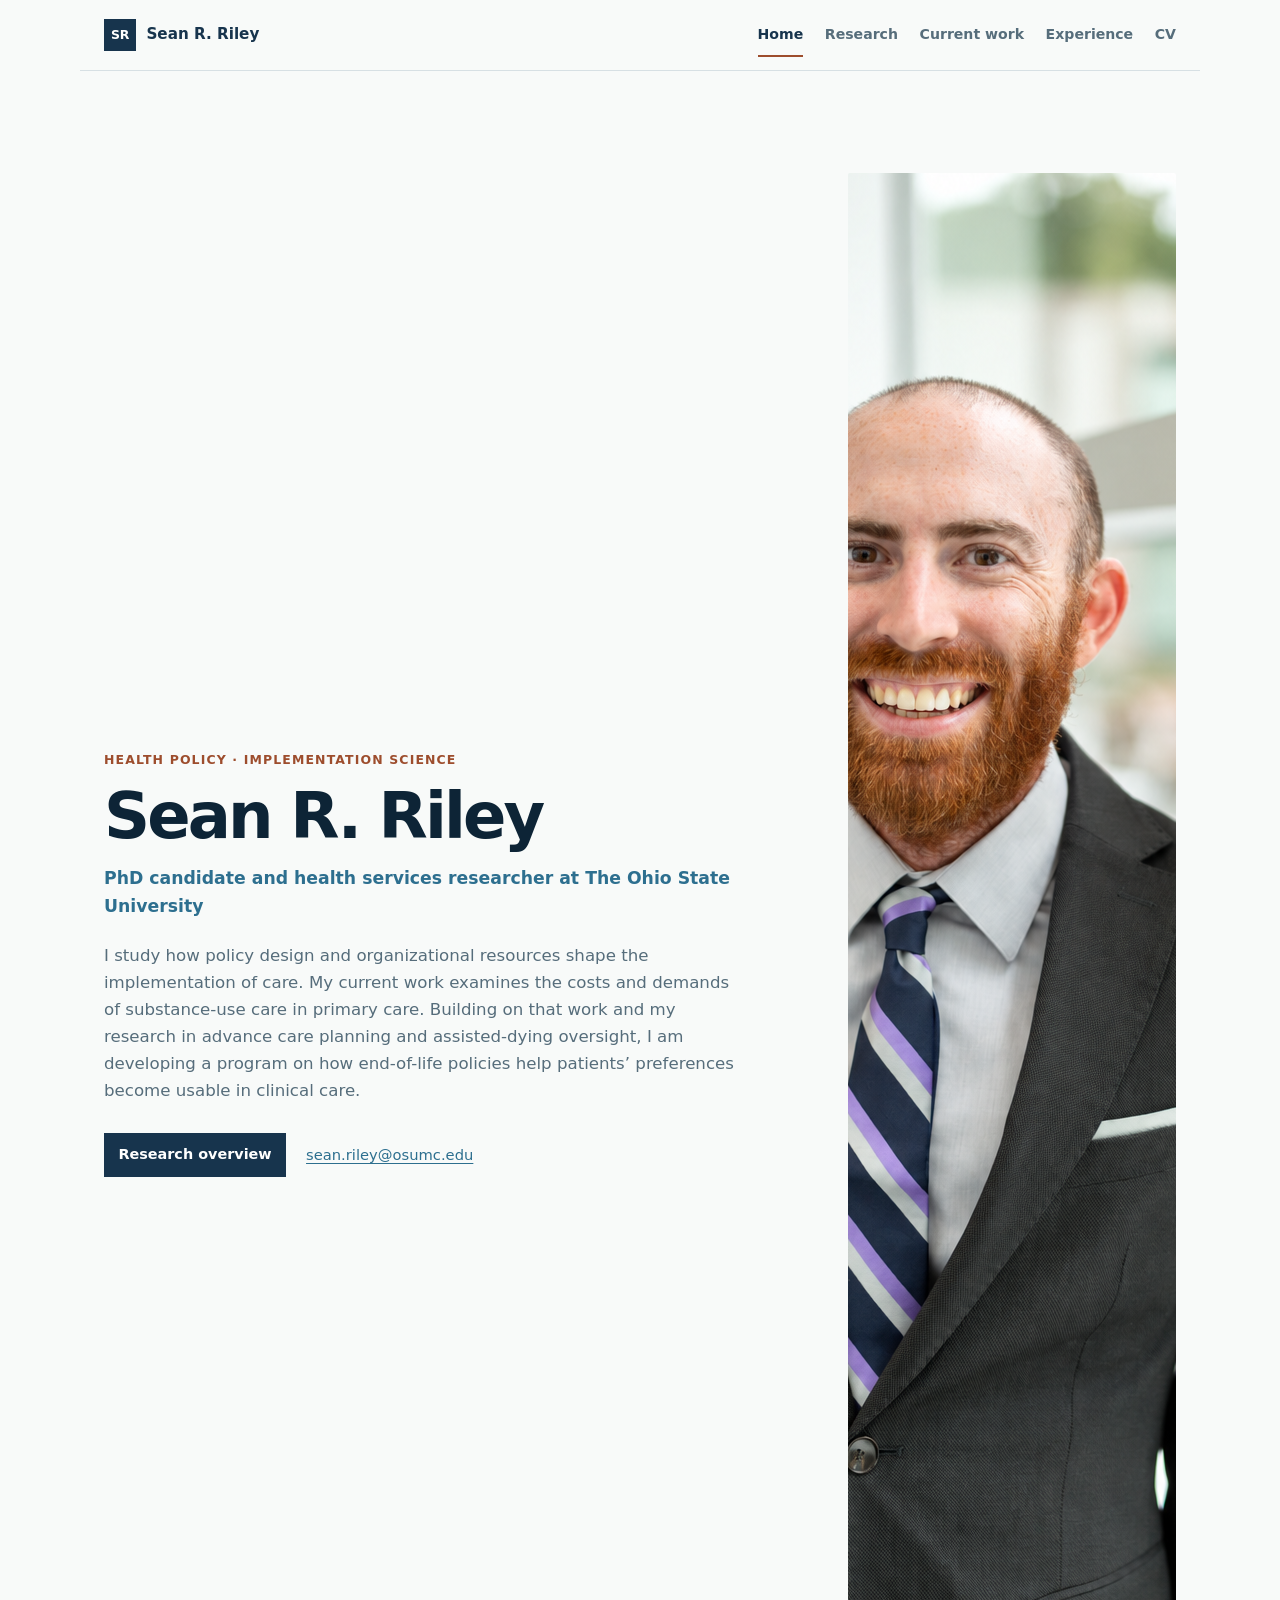
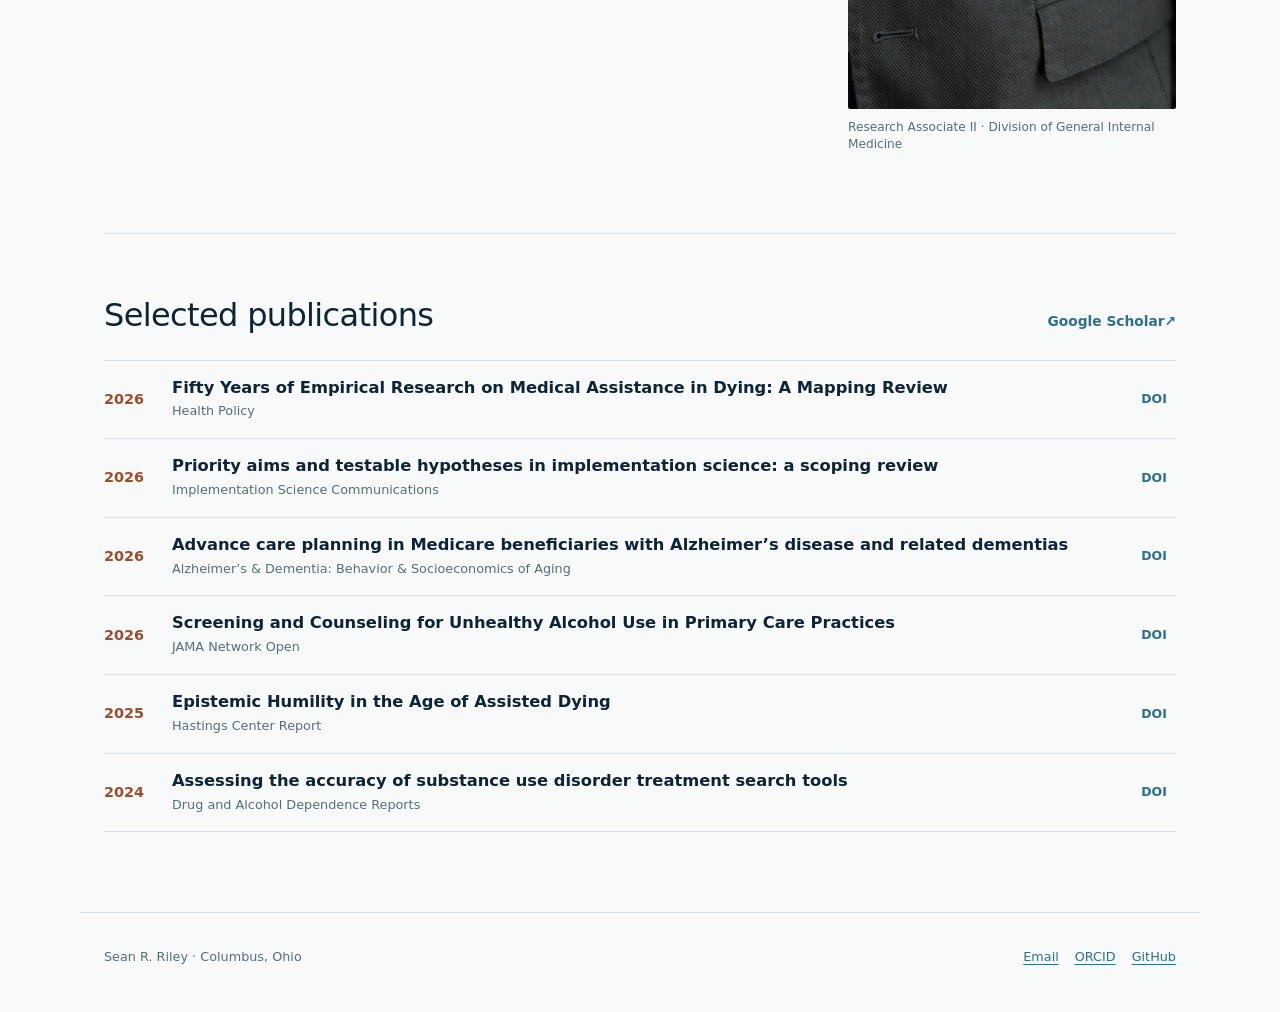
==== index.html @ e097a3bb "Add files via upload" ====
<!doctype html>
<html lang="en">
  <head>
    <meta charset="utf-8" />
    <meta name="viewport" content="width=device-width, initial-scale=1" />
    <meta name="description" content="Sean R. Riley studies how policy design and organizational resources shape care, with a developing research program in end-of-life policy implementation." />
    <meta name="theme-color" content="#17344d" />
    <title>Sean R. Riley | Health Policy Researcher</title>
    <link rel="stylesheet" href="styles.css" />
  </head>
  <body>
    <a class="skip-link" href="#main">Skip to content</a>
    <header class="site-header">
      <a class="wordmark" href="index.html" aria-label="Sean R. Riley, home">
        <span class="wordmark-mark">SR</span>
        <span>Sean R. Riley</span>
      </a>
      <nav class="desktop-nav" aria-label="Primary navigation">
        <a class="active" href="index.html" aria-current="page">Home</a>
        <a href="research.html">Research</a>
        <a href="agenda.html">Current work</a>
        <a href="experience.html">Experience</a>
        <a href="Sean-Riley-CV-Sep-2026.docx" download>CV</a>
      </nav>
      <details class="mobile-nav">
        <summary>Menu</summary>
        <div>
          <a href="index.html">Home</a>
          <a href="research.html">Research</a>
          <a href="agenda.html">Current work</a>
          <a href="experience.html">Experience</a>
          <a href="Sean-Riley-CV-Sep-2026.docx" download>Download CV</a>
        </div>
      </details>
    </header>

    <main id="main" class="home-main">
      <section class="home-intro">
        <div class="intro-copy">
          <p class="eyebrow">Health policy · implementation science</p>
          <h1>Sean R. Riley</h1>
          <p class="role">PhD candidate and health services researcher at The Ohio State University</p>
          <p class="bio">I study how policy design and organizational resources shape the implementation of care. My current work examines the costs and demands of substance-use care in primary care. Building on that work and my research in advance care planning and assisted-dying oversight, I am developing a program on how end-of-life policies help patients’ preferences become usable in clinical care.</p>
          <div class="intro-links">
            <a class="button" href="research.html">Research overview</a>
            <a class="text-link" href="mailto:sean.riley@osumc.edu">sean.riley@osumc.edu</a>
          </div>
        </div>
        <figure class="profile-photo">
          <img src="sean-riley-headshot-enhanced.png" alt="Sean Riley smiling in a professional portrait" width="1024" height="1536" fetchpriority="high" decoding="async" />
          <figcaption>Research Associate II · Division of General Internal Medicine</figcaption>
        </figure>
      </section>

      <section class="selected-publications" id="publications" aria-labelledby="publications-title">
        <div class="section-title-row">
          <h2 id="publications-title">Selected publications</h2>
          <a href="https://scholar.google.com/citations?user=aJ2f6VgAAAAJ&amp;hl=en" target="_blank" rel="noreferrer">Google Scholar <span aria-hidden="true">↗</span></a>
        </div>
        <ol class="publication-list">
          <li>
            <span class="pub-year">2026</span>
            <div><h3>Fifty Years of Empirical Research on Medical Assistance in Dying: A Mapping Review</h3><p>Health Policy</p></div>
            <a href="https://doi.org/10.1016/j.healthpol.2026.105745" target="_blank" rel="noreferrer" aria-label="Open the Mapping Review publication">DOI</a>
          </li>
          <li>
            <span class="pub-year">2026</span>
            <div><h3>Priority aims and testable hypotheses in implementation science: a scoping review</h3><p>Implementation Science Communications</p></div>
            <a href="https://doi.org/10.1186/s43058-026-01058-y" target="_blank" rel="noreferrer" aria-label="Open the PATHs scoping review publication">DOI</a>
          </li>
          <li>
            <span class="pub-year">2026</span>
            <div><h3>Advance care planning in Medicare beneficiaries with Alzheimer’s disease and related dementias</h3><p>Alzheimer’s &amp; Dementia: Behavior &amp; Socioeconomics of Aging</p></div>
            <a href="https://doi.org/10.1002/bsa3.70070" target="_blank" rel="noreferrer" aria-label="Open the advance care planning publication">DOI</a>
          </li>
          <li>
            <span class="pub-year">2026</span>
            <div><h3>Screening and Counseling for Unhealthy Alcohol Use in Primary Care Practices</h3><p>JAMA Network Open</p></div>
            <a href="https://doi.org/10.1001/jamanetworkopen.2025.53518" target="_blank" rel="noreferrer" aria-label="Open the unhealthy alcohol use publication">DOI</a>
          </li>
          <li>
            <span class="pub-year">2025</span>
            <div><h3>Epistemic Humility in the Age of Assisted Dying</h3><p>Hastings Center Report</p></div>
            <a href="https://doi.org/10.1002/hast.4960" target="_blank" rel="noreferrer" aria-label="Open the epistemic humility publication">DOI</a>
          </li>
          <li>
            <span class="pub-year">2024</span>
            <div><h3>Assessing the accuracy of substance use disorder treatment search tools</h3><p>Drug and Alcohol Dependence Reports</p></div>
            <a href="https://doi.org/10.1016/j.dadr.2024.100249" target="_blank" rel="noreferrer" aria-label="Open the treatment search tools publication">DOI</a>
          </li>
        </ol>
      </section>
    </main>

    <footer>
      <p>Sean R. Riley · Columbus, Ohio</p>
      <div>
        <a href="mailto:sean.riley@osumc.edu">Email</a>
        <a href="https://orcid.org/0000-0002-2005-030X" target="_blank" rel="noreferrer">ORCID</a>
        <a href="https://github.com/thenextseanriley" target="_blank" rel="noreferrer">GitHub</a>
      </div>
    </footer>
  </body>
</html>
---- styles.css ----
:root {
  --ink: #17344d;
  --ink-deep: #0d2436;
  --paper: #f8faf9;
  --white: #ffffff;
  --blue: #2d6f8f;
  --rust: #9d4d2d;
  --line: #d7e0e4;
  --muted: #566d7b;
  --display: "Aptos Display", "Segoe UI Variable Display", "Segoe UI", system-ui, sans-serif;
  --sans: "Aptos", "Segoe UI Variable Text", "Segoe UI", system-ui, sans-serif;
}

* { box-sizing: border-box; }
html { scroll-behavior: smooth; }
body {
  margin: 0;
  color: var(--ink);
  background: var(--paper);
  font-family: var(--sans);
  font-size: 1rem;
  line-height: 1.62;
}
a { color: inherit; }
img { display: block; max-width: 100%; }
.skip-link { position: absolute; left: -9999px; top: 0; }
.skip-link:focus { left: 1rem; top: 1rem; z-index: 100; padding: .65rem .9rem; background: white; }

.site-header {
  max-width: 1120px;
  min-height: 68px;
  margin: 0 auto;
  padding: .8rem 1.5rem;
  display: flex;
  align-items: center;
  justify-content: space-between;
  gap: 2rem;
  border-bottom: 1px solid var(--line);
}
.wordmark { display: inline-flex; align-items: center; min-height: 44px; gap: .65rem; font-size: .95rem; font-weight: 700; text-decoration: none; }
.wordmark-mark { display: grid; place-items: center; width: 2rem; height: 2rem; color: white; background: var(--ink); font-family: var(--display); font-size: .78rem; font-weight: 750; letter-spacing: -.02em; }
.desktop-nav { display: flex; align-items: center; gap: 1.35rem; }
.desktop-nav a { display: inline-flex; align-items: center; min-height: 44px; padding: .2rem 0; color: var(--muted); font-size: .88rem; font-weight: 650; text-decoration: none; }
.desktop-nav a:hover, .desktop-nav a.active { color: var(--ink); box-shadow: inset 0 -2px var(--rust); }
.mobile-nav { display: none; position: relative; }
.mobile-nav summary { display: flex; align-items: center; min-height: 44px; cursor: pointer; list-style: none; font-size: .9rem; font-weight: 700; }
.mobile-nav summary::-webkit-details-marker { display: none; }
.mobile-nav summary::after { content: "+"; margin-left: .4rem; color: var(--rust); }
.mobile-nav[open] summary::after { content: "−"; }
.mobile-nav div { position: absolute; top: 2rem; right: 0; z-index: 10; min-width: 205px; padding: .55rem; background: white; border: 1px solid var(--line); box-shadow: 0 12px 30px rgba(13,36,54,.13); }
.mobile-nav a { display: flex; align-items: center; min-height: 44px; padding: .55rem .65rem; text-decoration: none; }

.home-main, .page-main, footer { max-width: 1120px; margin: 0 auto; padding-left: 1.5rem; padding-right: 1.5rem; }
.home-intro { display: grid; grid-template-columns: minmax(0, 1fr) 328px; gap: clamp(3rem, 8vw, 7rem); align-items: center; padding: clamp(4rem, 8vw, 7rem) 0 5rem; }
.intro-copy { max-width: 650px; }
.eyebrow { margin: 0 0 .9rem; color: var(--rust); font-size: .78rem; font-weight: 800; letter-spacing: .09em; text-transform: uppercase; }
h1, h2, h3 { color: var(--ink-deep); font-family: var(--display); text-wrap: balance; }
h1 { margin: 0; font-size: clamp(2.65rem, 5vw, 4.1rem); font-weight: 650; letter-spacing: -.045em; line-height: 1.02; }
.role { margin: 1rem 0 1.35rem; color: var(--blue); font-size: 1.08rem; font-weight: 650; }
.bio { margin: 0; max-width: 64ch; color: var(--muted); font-size: 1.04rem; }
.intro-links { display: flex; flex-wrap: wrap; align-items: center; gap: 1.25rem; margin-top: 1.75rem; }
.button { display: inline-flex; align-items: center; min-height: 44px; padding: .55rem .9rem; color: white; background: var(--ink); font-size: .9rem; font-weight: 700; text-decoration: none; }
.button:hover { background: var(--blue); }
.text-link { display: inline-flex; align-items: center; min-height: 44px; color: var(--blue); font-size: .92rem; text-underline-offset: .2em; }
.profile-photo { width: 100%; margin: 0; }
.profile-photo img { width: 100%; aspect-ratio: 32 / 39; object-fit: cover; object-position: 50% 30%; border-radius: 2px; }
.profile-photo figcaption { margin-top: .65rem; color: var(--muted); font-size: .76rem; line-height: 1.4; }

.selected-publications { padding: 3.5rem 0 5rem; border-top: 1px solid var(--line); }
.section-title-row { display: flex; align-items: baseline; justify-content: space-between; gap: 2rem; margin-bottom: 1rem; }
.section-title-row h2 { margin: 0; font-size: 2rem; font-weight: 500; letter-spacing: -.02em; }
.section-title-row a { display: inline-flex; align-items: center; min-height: 44px; color: var(--blue); font-size: .86rem; font-weight: 700; text-decoration: none; }
.publication-list { margin: 0; padding: 0; list-style: none; border-top: 1px solid var(--line); }
.publication-list li { display: grid; grid-template-columns: 52px minmax(0, 1fr) 38px; gap: 1rem; align-items: center; padding: 1rem 0; border-bottom: 1px solid var(--line); }
.pub-year { color: var(--rust); font-family: var(--display); font-size: .9rem; font-weight: 650; }
.publication-list h3 { margin: 0; font-size: 1.02rem; font-weight: 600; line-height: 1.35; }
.publication-list p { margin: .18rem 0 0; color: var(--muted); font-size: .8rem; }
.publication-list li > a { display: inline-flex; align-items: center; justify-content: center; justify-self: end; min-width: 44px; min-height: 44px; color: var(--blue); font-size: .78rem; font-weight: 800; text-decoration: none; }

.page-main { padding-top: 4rem; padding-bottom: 5rem; }
.page-heading { max-width: 940px; margin: 0 auto 4rem; padding: 0 clamp(0rem, 4vw, 2.5rem); text-align: center; }
.page-heading h1 { font-size: clamp(2.2rem, 4.2vw, 3.3rem); line-height: 1.08; }
.page-heading .lede { max-width: 760px; margin: 1.25rem auto 0; color: var(--muted); font-size: 1.08rem; line-height: 1.6; text-wrap: pretty; }
.content-grid { display: grid; grid-template-columns: 190px minmax(0, 1fr); gap: 3rem; padding: 2.5rem 0; border-top: 1px solid var(--line); }
.content-grid > h2 { margin: 0; font-size: 1.4rem; font-weight: 500; }
.content-grid p:first-child { margin-top: 0; }
.content-grid p:last-child { margin-bottom: 0; }
.content-grid p, .content-grid li { color: var(--muted); }
.pillar-grid { display: grid; grid-template-columns: repeat(3, 1fr); gap: 1rem; }
.pillar { padding: 1.25rem; background: white; border: 1px solid var(--line); }
.pillar h3 { margin: 0 0 .6rem; font-size: 1.12rem; }
.pillar p { margin: 0; font-size: .92rem; }
.methods-list { order: 1; display: grid; grid-template-columns: 1fr; align-content: start; gap: .6rem; margin: .15rem 0 0; padding-left: 1.2rem; }
.methods-list li { min-width: 0; padding-left: .25rem; line-height: 1.5; }
.inline-figure { display: grid; grid-template-columns: minmax(0, 1fr) minmax(374px, 462px); gap: 3rem; align-items: start; }
.inline-figure figure { order: 2; margin: 0; }
.inline-figure img { width: 100%; height: auto; aspect-ratio: 4 / 3; object-fit: cover; }
.inline-figure figcaption { margin-top: .5rem; color: var(--muted); font-size: .75rem; }

.project-list { border-top: 1px solid var(--line); }
.project { display: grid; grid-template-columns: 58px minmax(0, 1fr); gap: 1.5rem; padding: 1.8rem 0; border-bottom: 1px solid var(--line); }
.project-number { color: var(--rust); font-family: var(--display); font-weight: 650; }
.project h2 { margin: 0 0 .6rem; font-size: 1.45rem; font-weight: 500; }
.project p { margin: 0; max-width: 72ch; color: var(--muted); }
.tags { display: flex; flex-wrap: wrap; gap: .45rem; margin-top: .9rem; }
.tags span { padding: .18rem .5rem; color: var(--blue); border: 1px solid #b8ced8; border-radius: 999px; font-size: .72rem; font-weight: 700; }
.future-program { max-width: 780px; margin: 3rem 0 0 73px; }
.future-program h2 { margin: 0 0 .7rem; font-size: 1.45rem; font-weight: 500; }
.future-program p { margin: 0; color: var(--muted); }

.resume-grid { display: grid; grid-template-columns: minmax(0, 1fr) 330px; gap: 4rem; align-items: start; }
.resume-section { margin-bottom: 3rem; }
.resume-section > h2 { margin: 0 0 .8rem; padding-bottom: .55rem; border-bottom: 2px solid var(--ink); font-size: 1rem; font-family: var(--sans); letter-spacing: .08em; text-transform: uppercase; }
.resume-item { display: grid; grid-template-columns: 110px minmax(0, 1fr); gap: 1.2rem; padding: 1rem 0; border-bottom: 1px solid var(--line); }
.resume-item time { color: var(--rust); font-size: .76rem; font-weight: 750; }
.resume-item h3 { margin: 0 0 .2rem; font-size: 1.05rem; font-weight: 600; }
.resume-item p { margin: 0; color: var(--muted); font-size: .9rem; }
.side-photo { width: 100%; max-width: 330px; margin: 0; position: sticky; top: 2rem; }
.side-photo img { width: 100%; aspect-ratio: 10 / 13; object-fit: cover; object-position: center; }
.side-photo figcaption { margin-top: .55rem; color: var(--muted); font-size: .75rem; }
.download-row { margin-top: 1.5rem; }

footer { display: flex; align-items: center; justify-content: space-between; gap: 2rem; padding-top: 1.4rem; padding-bottom: 2rem; border-top: 1px solid var(--line); color: var(--muted); font-size: .8rem; }
footer p { margin: 0; }
footer div { display: flex; gap: 1rem; }
footer a { display: inline-flex; align-items: center; min-height: 44px; color: var(--blue); text-underline-offset: .2em; }
a:focus-visible { outline: 3px solid #e7a35d; outline-offset: 3px; }

@media (max-width: 760px) {
  .desktop-nav { display: none; }
  .mobile-nav { display: block; }
  .home-intro { grid-template-columns: 1fr; gap: 2.5rem; padding-top: 3.25rem; }
  .profile-photo { max-width: 310px; }
  .content-grid { grid-template-columns: 1fr; gap: 1rem; }
  .pillar-grid { grid-template-columns: 1fr; }
  .inline-figure { grid-template-columns: 1fr; }
  .inline-figure figure { margin-top: .75rem; }
  .resume-grid { grid-template-columns: 1fr; }
  .side-photo { position: static; }
  .future-program { margin-left: 0; }
}

@media (max-width: 520px) {
  .site-header, .home-main, .page-main, footer { padding-left: 1rem; padding-right: 1rem; }
  .wordmark > span:last-child { display: none; }
  h1 { font-size: 2.75rem; }
  .section-title-row { align-items: flex-start; flex-direction: column; gap: .5rem; }
  .publication-list li { grid-template-columns: 44px minmax(0, 1fr); }
  .publication-list li > a { grid-column: 2; justify-self: start; }
  .project { grid-template-columns: 38px minmax(0, 1fr); gap: .8rem; }
  .resume-item { grid-template-columns: 1fr; gap: .3rem; }
  .methods-list { grid-template-columns: 1fr; }
  footer { align-items: flex-start; flex-direction: column; }
}

@media (prefers-reduced-motion: reduce) {
  html { scroll-behavior: auto; }
}
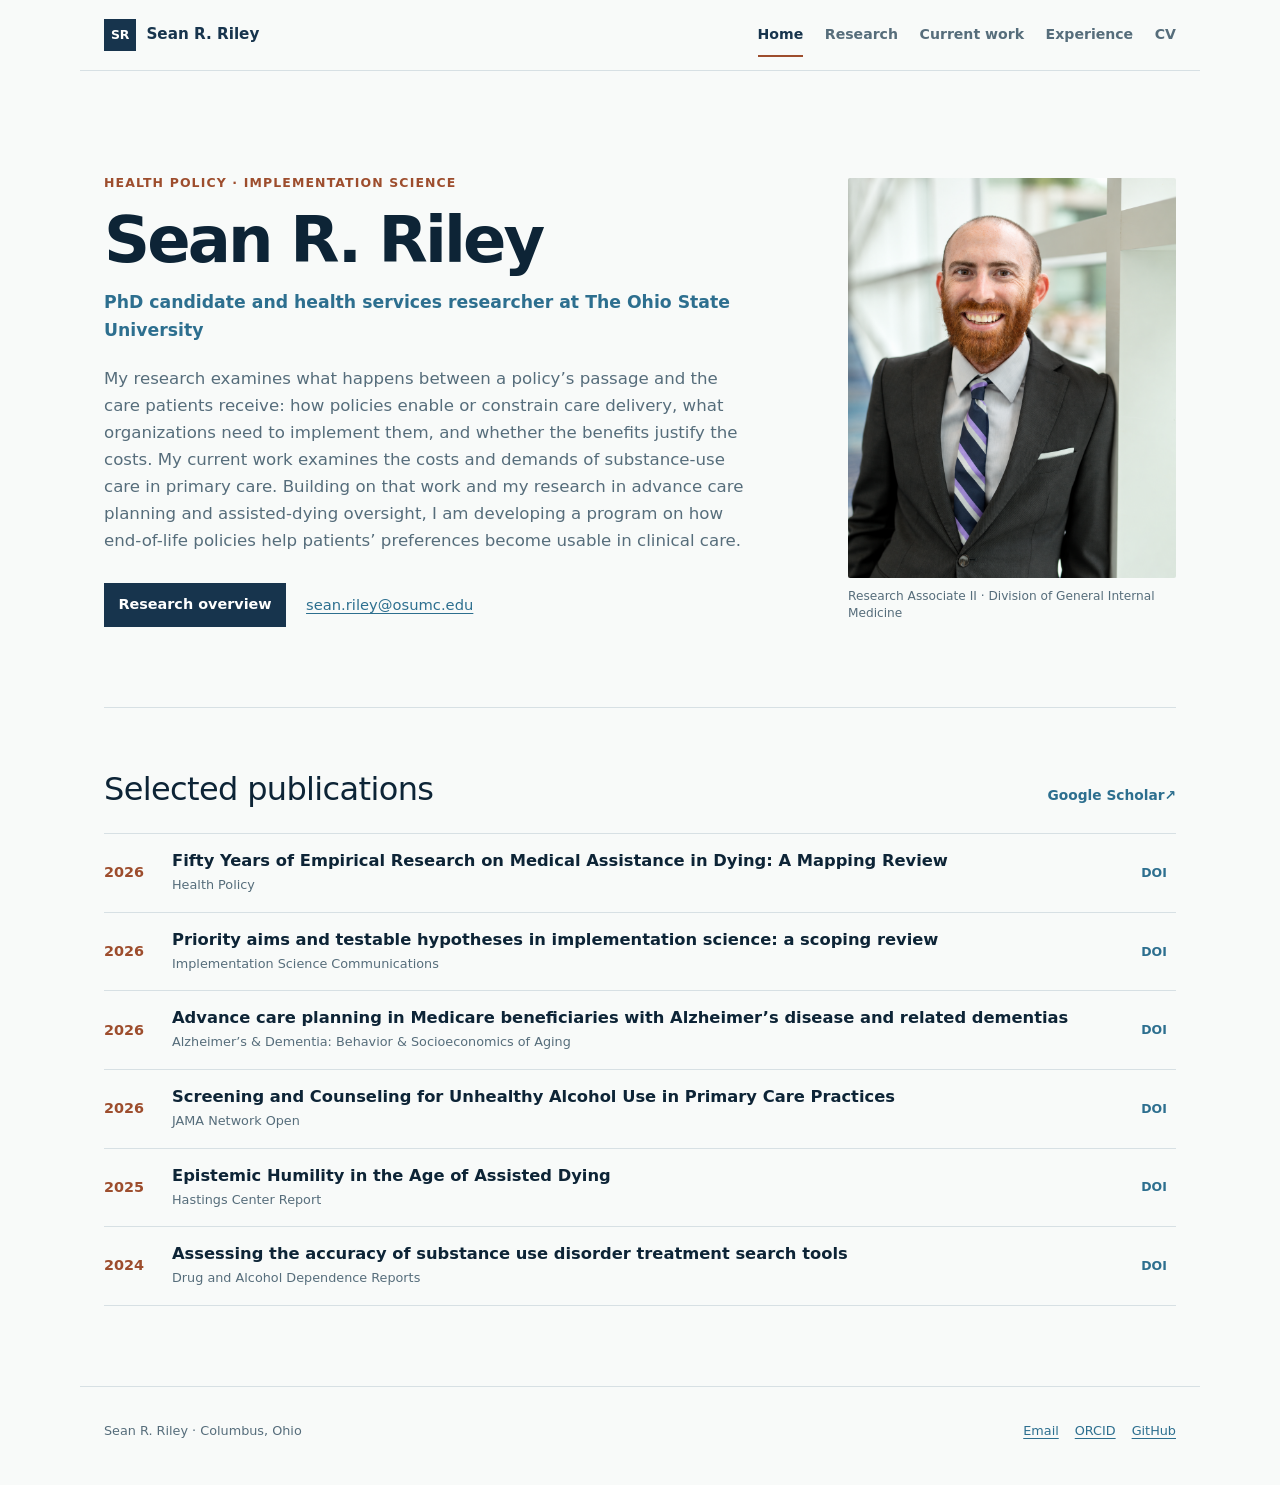
==== commit cc15f5a4: "Update bio paragraph in index.html" ====
--- a/index.html
+++ b/index.html
@@ -40,7 +40,7 @@
           <p class="eyebrow">Health policy · implementation science</p>
           <h1>Sean R. Riley</h1>
           <p class="role">PhD candidate and health services researcher at The Ohio State University</p>
-          <p class="bio">I study how policy design and organizational resources shape the implementation of care. My current work examines the costs and demands of substance-use care in primary care. Building on that work and my research in advance care planning and assisted-dying oversight, I am developing a program on how end-of-life policies help patients’ preferences become usable in clinical care.</p>
+          <p class="bio">My research examines what happens between a policy’s passage and the care patients receive: how policies enable or constrain care delivery, what organizations need to implement them, and whether the benefits justify the costs.  My current work examines the costs and demands of substance-use care in primary care. Building on that work and my research in advance care planning and assisted-dying oversight, I am developing a program on how end-of-life policies help patients’ preferences become usable in clinical care.</p>
           <div class="intro-links">
             <a class="button" href="research.html">Research overview</a>
             <a class="text-link" href="mailto:sean.riley@osumc.edu">sean.riley@osumc.edu</a>
--- a/styles.css
+++ b/styles.css
@@ -63,7 +63,7 @@
 .button:hover { background: var(--blue); }
 .text-link { display: inline-flex; align-items: center; min-height: 44px; color: var(--blue); font-size: .92rem; text-underline-offset: .2em; }
 .profile-photo { width: 100%; margin: 0; }
-.profile-photo img { width: 100%; aspect-ratio: 32 / 39; object-fit: cover; object-position: 50% 30%; border-radius: 2px; }
+.profile-photo img { width: 100%; height: auto; aspect-ratio: 32 / 39; object-fit: cover; object-position: 50% 30%; border-radius: 2px; }
 .profile-photo figcaption { margin-top: .65rem; color: var(--muted); font-size: .76rem; line-height: 1.4; }
 
 .selected-publications { padding: 3.5rem 0 5rem; border-top: 1px solid var(--line); }
@@ -116,7 +116,7 @@
 .resume-item h3 { margin: 0 0 .2rem; font-size: 1.05rem; font-weight: 600; }
 .resume-item p { margin: 0; color: var(--muted); font-size: .9rem; }
 .side-photo { width: 100%; max-width: 330px; margin: 0; position: sticky; top: 2rem; }
-.side-photo img { width: 100%; aspect-ratio: 10 / 13; object-fit: cover; object-position: center; }
+.side-photo img { width: 100%; height: auto; aspect-ratio: 10 / 13; object-fit: cover; object-position: center; }
 .side-photo figcaption { margin-top: .55rem; color: var(--muted); font-size: .75rem; }
 .download-row { margin-top: 1.5rem; }
 
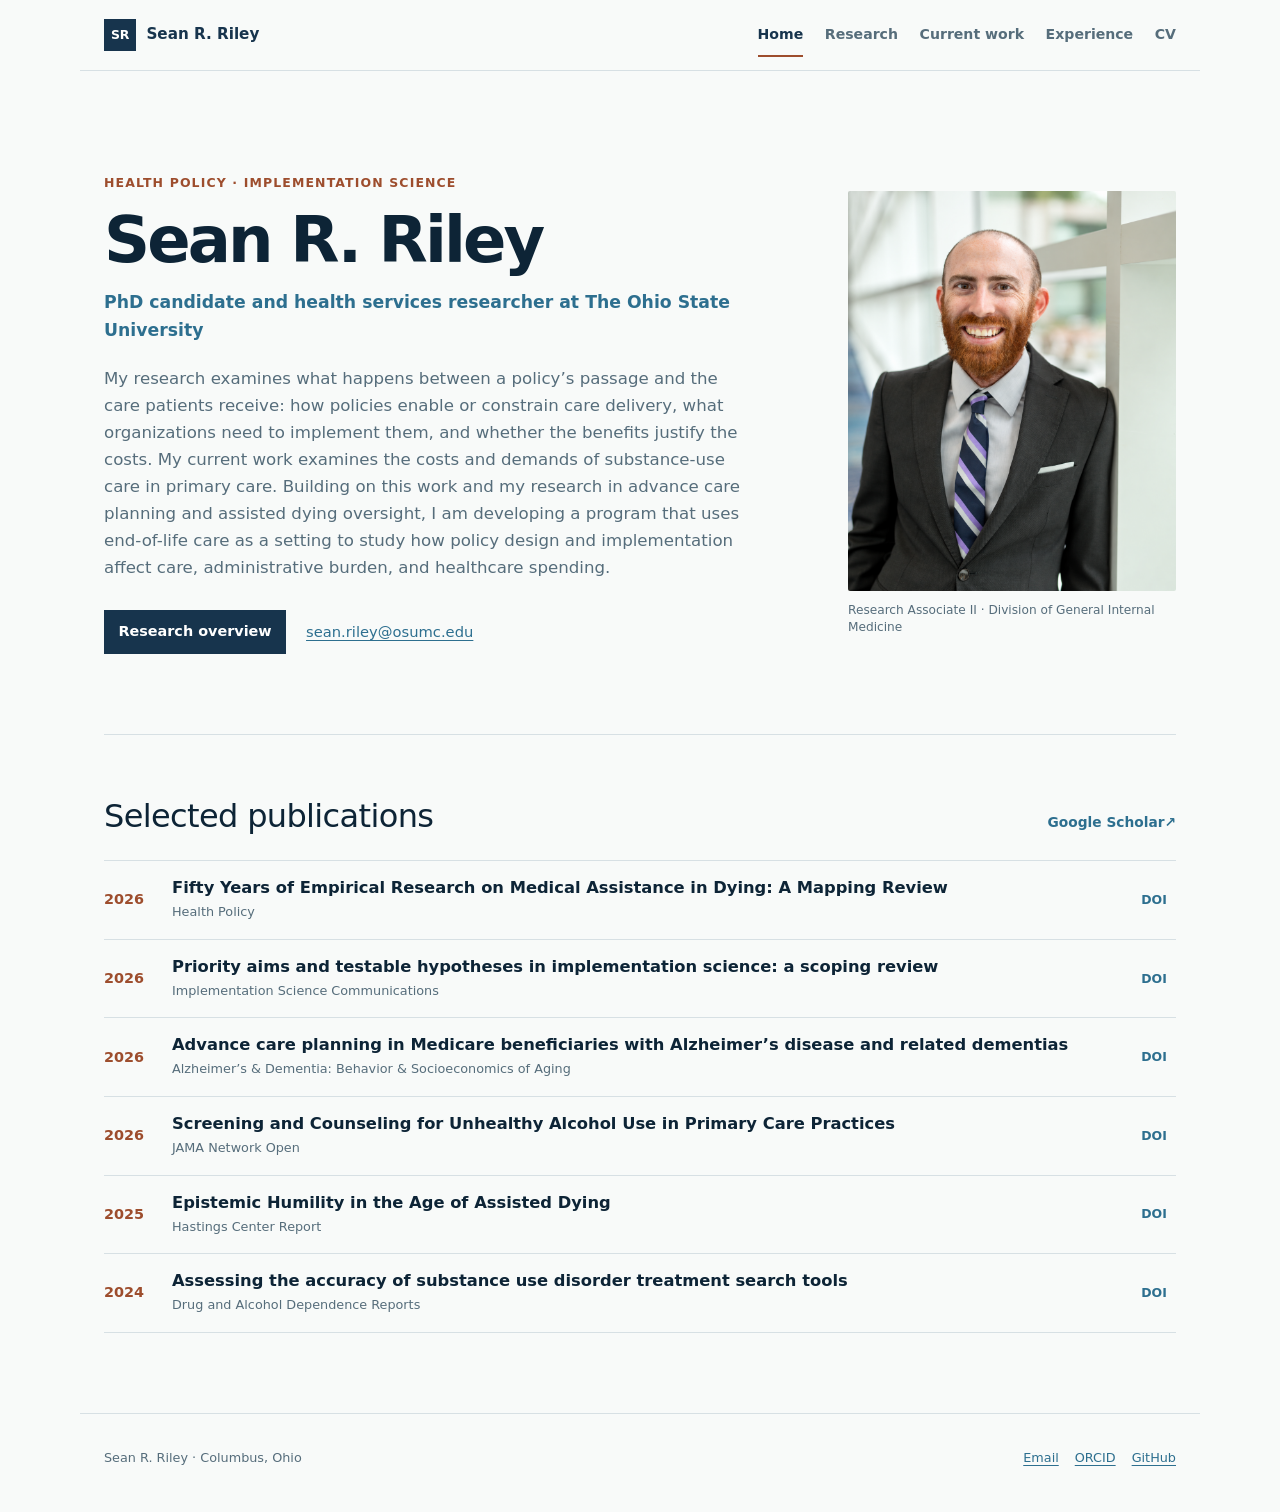
==== commit f7e811ca: "Revise bio in index.html for clarity Updated bio to clarify research focus and program development." ====
--- a/index.html
+++ b/index.html
@@ -40,7 +40,7 @@
           <p class="eyebrow">Health policy · implementation science</p>
           <h1>Sean R. Riley</h1>
           <p class="role">PhD candidate and health services researcher at The Ohio State University</p>
-          <p class="bio">My research examines what happens between a policy’s passage and the care patients receive: how policies enable or constrain care delivery, what organizations need to implement them, and whether the benefits justify the costs.  My current work examines the costs and demands of substance-use care in primary care. Building on that work and my research in advance care planning and assisted-dying oversight, I am developing a program on how end-of-life policies help patients’ preferences become usable in clinical care.</p>
+          <p class="bio">My research examines what happens between a policy’s passage and the care patients receive: how policies enable or constrain care delivery, what organizations need to implement them, and whether the benefits justify the costs.  My current work examines the costs and demands of substance-use care in primary care. Building on this work and my research in advance care planning and assisted dying oversight, I am developing a program that uses end-of-life care as a setting to study how policy design and implementation affect care, administrative burden, and healthcare spending.</p>
           <div class="intro-links">
             <a class="button" href="research.html">Research overview</a>
             <a class="text-link" href="mailto:sean.riley@osumc.edu">sean.riley@osumc.edu</a>
